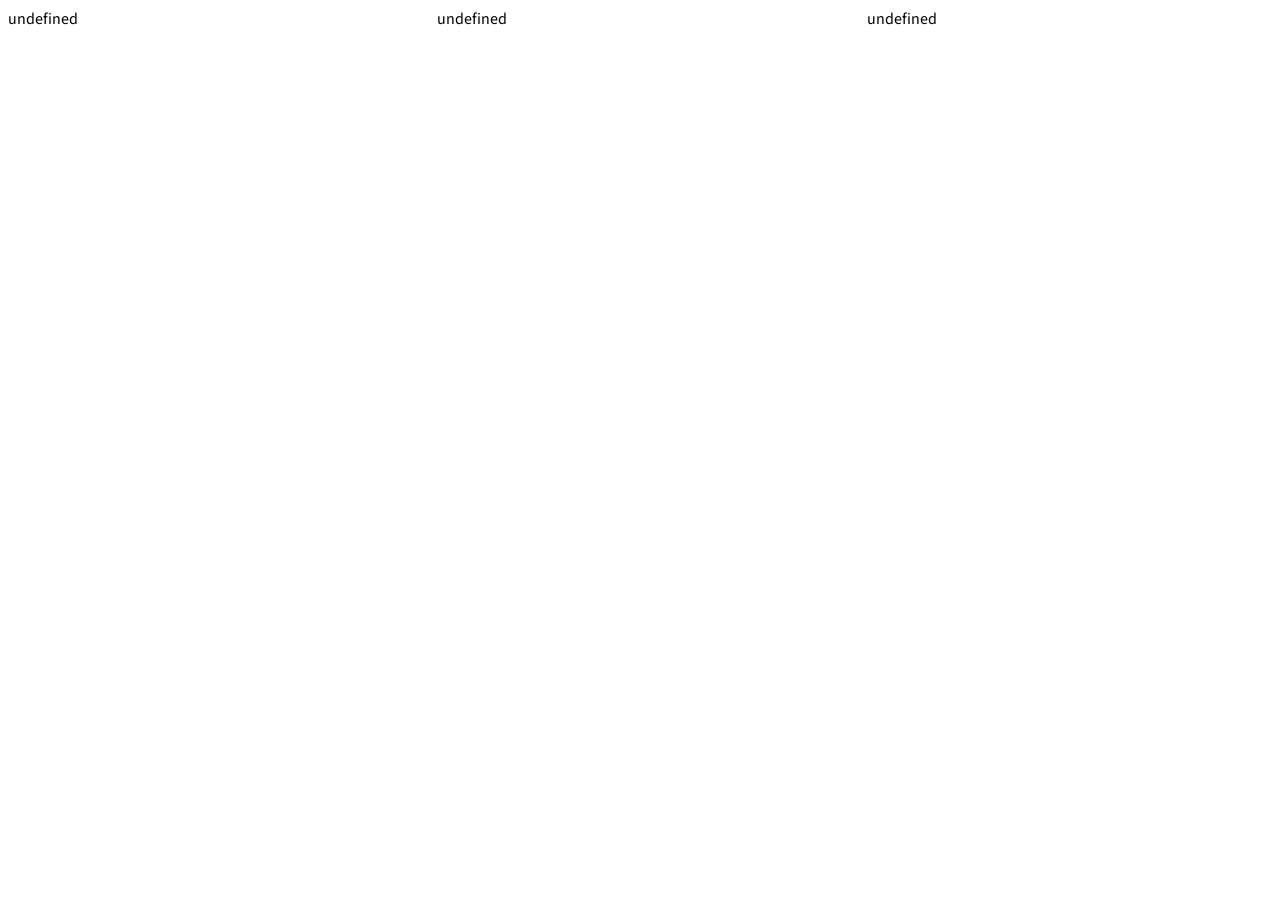
==== 04-oop-basic-intro-to-dom/1-column-chart/index.html @ 2efa4823 "Added task ColumnChart компонент" ====
<!DOCTYPE html>
<html lang="en">
  <head>
    <meta charset="UTF-8" />
    <title>ColumnChart</title>
    <link rel="stylesheet" type="text/css" href="style.css" />
  </head>

  <body>
    <div class="dashboard__charts">
      <div id="orders" class="dashboard__chart_orders"></div>
      <div id="sales" class="dashboard__chart_sales"></div>
      <div id="customers" class="dashboard__chart_customers"></div>
    </div>

    <script type="module">
      import ColumnChart from './index.js';

      const ordersData = [];
      const salesData = [ 30, 40, 20, 80, 35, 15 ];
      const customersData = [ 100, 90, 80, 35, 90, 25 ];

      const ordersChart = new ColumnChart({
        data: ordersData,
        label: 'orders',
        value: 344,
        link: '#'
      });

      const salesChart = new ColumnChart({
        data: salesData,
        label: 'sales',
        value: 243437,
        formatHeading: data => `$${data}`
      });

      const customersChart = new ColumnChart({
        data: customersData,
        label: 'customers',
        value: 321
      });

      orders.append(ordersChart.element);
      sales.append(salesChart.element);
      customers.append(customersChart.element);
    </script>
  </body>
</html>
---- 04-oop-basic-intro-to-dom/1-column-chart/style.css ----
/* Component styles */
@import url('https://fonts.googleapis.com/css?family=Source+Sans+Pro&display=swap');

body {
  font-family: 'Source Sans Pro', sans-serif;
}

:root {
  --blue: #109cf1;
  --dark-blue: #334d6e;
  --light-blue: #cfebfc;
  --middle-blue: #9fd7f9;
  --yellow: #ffb946;
  --red: #f7685b;
  --green: #2ed47a;
  --purple: #885af8;
  --black: #192a3e;
  --table-black: #323c47;
  --table-grey: #707683;
  --grey: #90a0b7;
  --grey-light: #c2cfe0;
  --grey-extra-light: #eff1f4;
  --grey-skeleton: #f5f6f8;
  --grey-middle: #e0e4eb;
  --white: #ffffff;
}

.dashboard__charts {
  display: grid;
  grid-template-columns: 1fr 1fr 1fr;
  grid-gap: 24px;
  --chart-height: 50;
}

.dashboard__chart_orders {
  --chart-column-color: var(--yellow);
}

.dashboard__chart_sales {
  --chart-column-color: var(--green);
}

.dashboard__chart_customers {
  --chart-column-color: var(--purple);
}

/* ColumnChart styles */
.column-chart__chart {
  width: 100%;
  height: calc(var(--chart-height) * 1px);
  display: flex;
  flex-direction: row;
  justify-content: space-between;
  align-items: flex-end;
}

.column-chart__chart div {
  height: calc(var(--value) * 1px);
  background-color: var(--chart-column-color);
  min-width: 1px;
  flex-grow: 1;
  margin: 0 0 0 1px;
  cursor: pointer;
}

.column-chart__chart div:first-child {
  margin: 0;
}

.column-chart__chart div.is-hovered {
  opacity: 1;
}

.column-chart__chart.has-hovered div:not(.is-hovered) {
  opacity: 0.5;
}

.column-chart__container {
  max-width: 100%;
  position: relative;
}

.column-chart {
  padding: 16px 26px 24px;
  background: var(--white);
  box-shadow: 0 6px 18px rgba(0, 0, 0, 0.06);
  border-radius: 4px;
  border-left: 2px solid var(--chart-column-color);
  position: relative;
}

.column-chart__title {
  font-size: 16px;
  line-height: 20px;
  color: var(--grey);
  display: flex;
  flex-direction: row;
  justify-content: space-between;
  margin-bottom: 8px;
}

.column-chart__link {
  color: var(--blue);
  text-decoration: none;
}

.column-chart__header {
  font-weight: 600;
  font-size: 28px;
  line-height: 35px;
  color: var(--dark-blue);
  margin-bottom: 28px;
  position: relative;
}

.column-chart_loading .column-chart__header,
.column-chart_loading .column-chart__chart {
  display: none;
}

.column-chart_loading .column-chart__container {
  height: 113px;
}

.column-chart_loading .column-chart__container:before {
  content: "";
  position: absolute;
  top: 0;
  left: 0;
  width: 100%;
  height: 113px;
  background: url("charts-skeleton.svg") center no-repeat;
  background-size: cover;
  display: block;
}
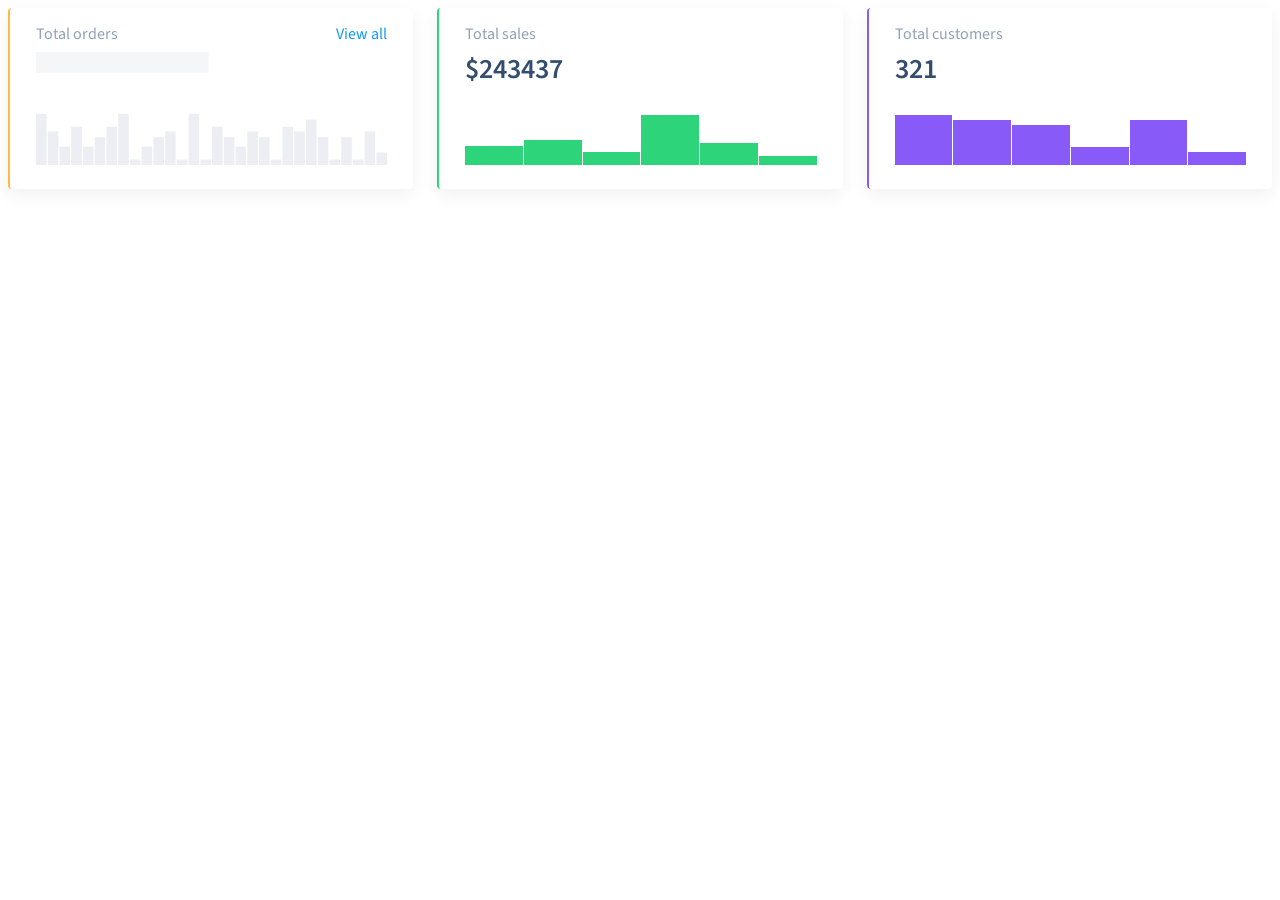
==== commit d3eff598: "task 4" ====
--- a/04-oop-basic-intro-to-dom/1-column-chart/index.html
+++ b/04-oop-basic-intro-to-dom/1-column-chart/index.html
@@ -26,7 +26,7 @@
         value: 344,
         link: '#'
       });
-
+      // ordersChart.update([1,2,3])
       const salesChart = new ColumnChart({
         data: salesData,
         label: 'sales',
--- a/04-oop-basic-intro-to-dom/1-column-chart/style.css
+++ b/04-oop-basic-intro-to-dom/1-column-chart/style.css
@@ -1,8 +1,8 @@
 /* Component styles */
-@import url('https://fonts.googleapis.com/css?family=Source+Sans+Pro&display=swap');
+@import url("https://fonts.googleapis.com/css?family=Source+Sans+Pro&display=swap");
 
 body {
-  font-family: 'Source Sans Pro', sans-serif;
+  font-family: "Source Sans Pro", sans-serif;
 }
 
 :root {
@@ -102,6 +102,10 @@
 .column-chart__link {
   color: var(--blue);
   text-decoration: none;
+  margin-left: auto;
+}
+.link-disabled {
+  display: none;
 }
 
 .column-chart__header {
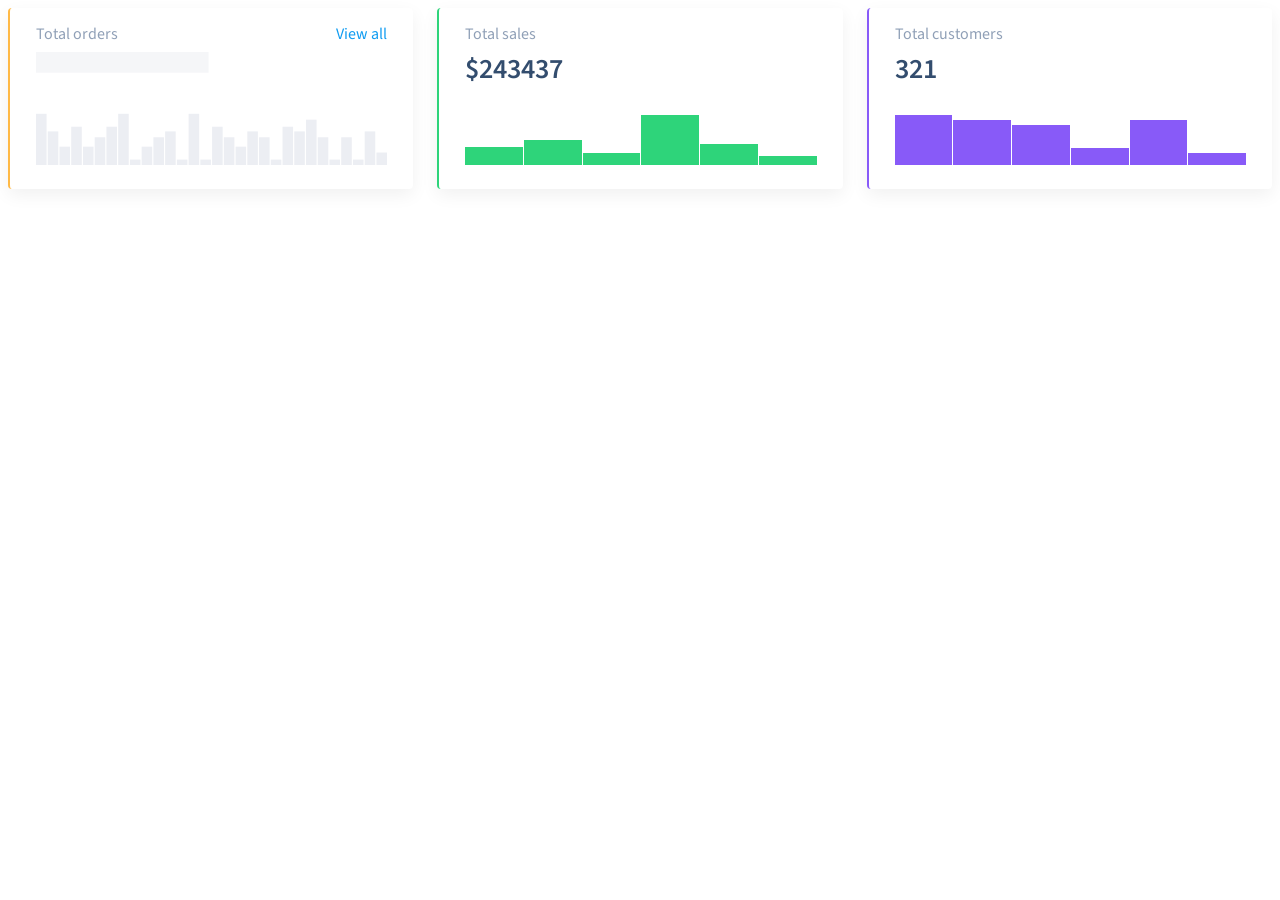
==== commit 34abd875: "Added teacher solution for task: ColumnChart компонент" ====
--- a/04-oop-basic-intro-to-dom/1-column-chart/index.html
+++ b/04-oop-basic-intro-to-dom/1-column-chart/index.html
@@ -26,7 +26,7 @@
         value: 344,
         link: '#'
       });
-      // ordersChart.update([1,2,3])
+
       const salesChart = new ColumnChart({
         data: salesData,
         label: 'sales',
--- a/04-oop-basic-intro-to-dom/1-column-chart/style.css
+++ b/04-oop-basic-intro-to-dom/1-column-chart/style.css
@@ -1,8 +1,8 @@
 /* Component styles */
-@import url("https://fonts.googleapis.com/css?family=Source+Sans+Pro&display=swap");
+@import url('https://fonts.googleapis.com/css?family=Source+Sans+Pro&display=swap');
 
 body {
-  font-family: "Source Sans Pro", sans-serif;
+  font-family: 'Source Sans Pro', sans-serif;
 }
 
 :root {
@@ -102,10 +102,6 @@
 .column-chart__link {
   color: var(--blue);
   text-decoration: none;
-  margin-left: auto;
-}
-.link-disabled {
-  display: none;
 }
 
 .column-chart__header {
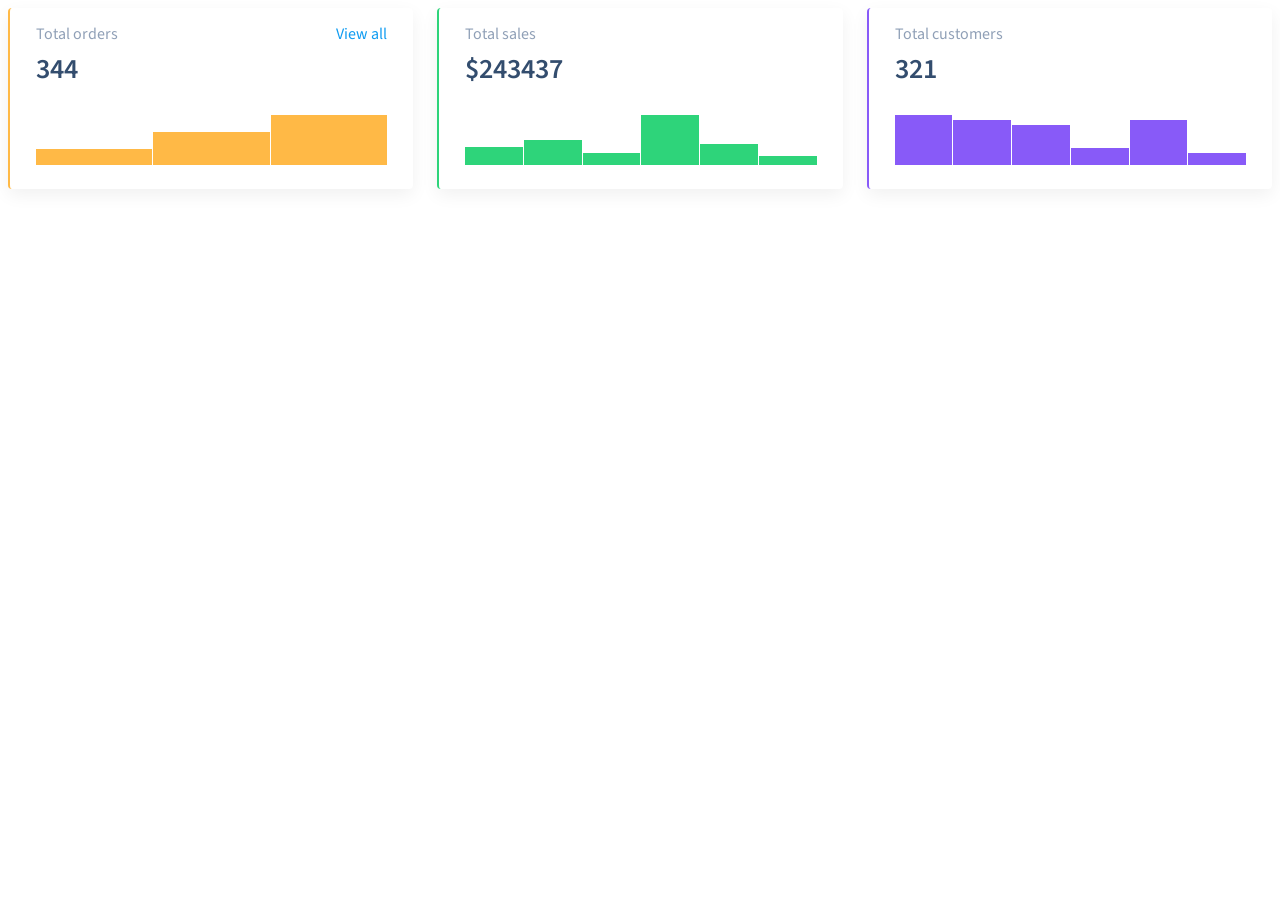
==== commit 4d440ec4: "task 4" ====
--- a/04-oop-basic-intro-to-dom/1-column-chart/index.html
+++ b/04-oop-basic-intro-to-dom/1-column-chart/index.html
@@ -26,12 +26,21 @@
         value: 344,
         link: '#'
       });
-
+      ordersChart.update([1,2,3])
       const salesChart = new ColumnChart({
         data: salesData,
         label: 'sales',
         value: 243437,
         formatHeading: data => `$${data}`
+        // formatHeading: data => {
+        //   console.log(data)
+        //  return data.toLocaleString('en-US', {
+        //     style: 'currency',
+        //     currency: 'USD',
+        //     maximumFractionDigits: 0 
+        //   });
+    
+        // }
       });
 
       const customersChart = new ColumnChart({
--- a/04-oop-basic-intro-to-dom/1-column-chart/style.css
+++ b/04-oop-basic-intro-to-dom/1-column-chart/style.css
@@ -1,8 +1,8 @@
 /* Component styles */
-@import url('https://fonts.googleapis.com/css?family=Source+Sans+Pro&display=swap');
+@import url("https://fonts.googleapis.com/css?family=Source+Sans+Pro&display=swap");
 
 body {
-  font-family: 'Source Sans Pro', sans-serif;
+  font-family: "Source Sans Pro", sans-serif;
 }
 
 :root {
@@ -102,6 +102,10 @@
 .column-chart__link {
   color: var(--blue);
   text-decoration: none;
+  margin-left: auto;
+}
+.link-disabled {
+  display: none;
 }
 
 .column-chart__header {
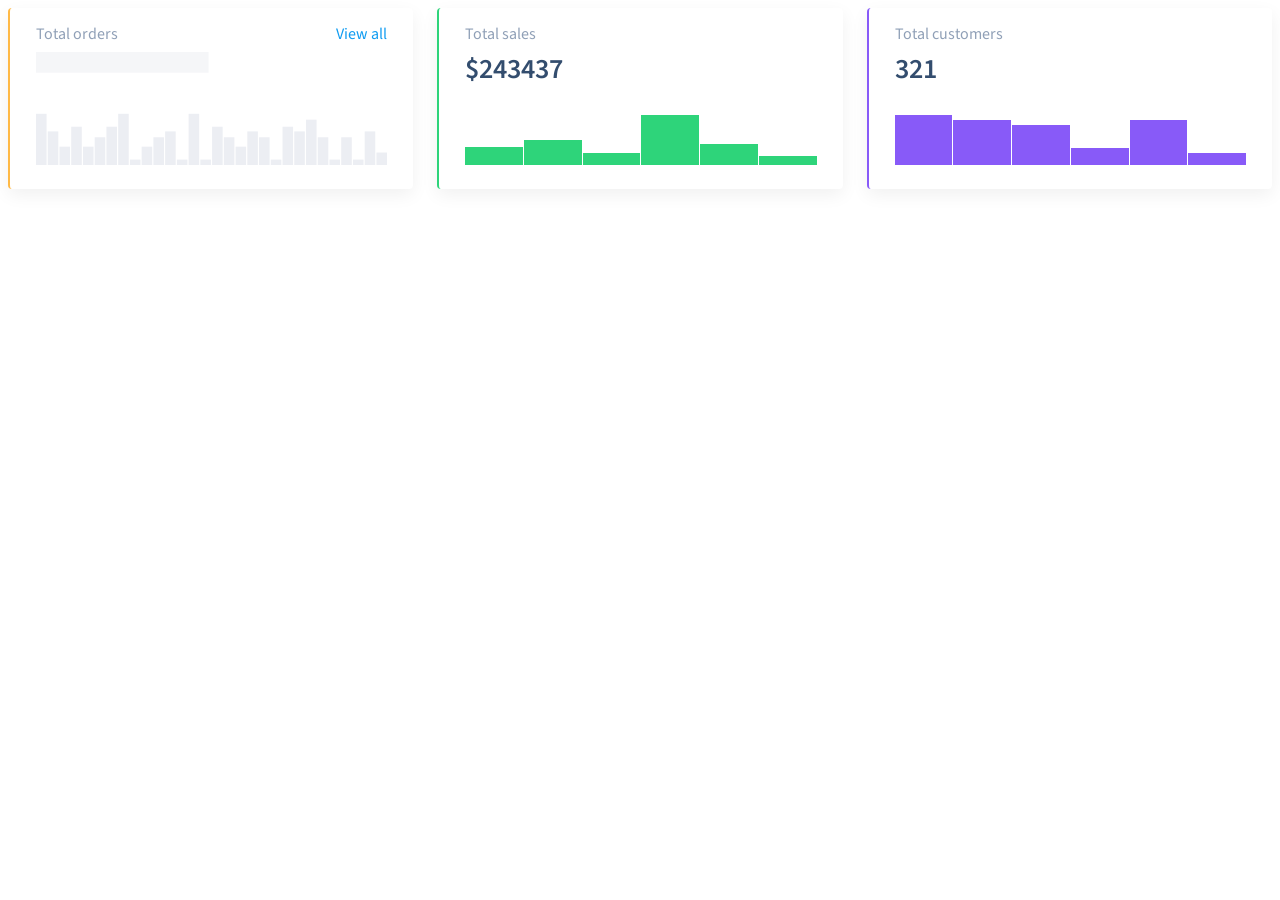
==== commit 434d4a3f: "task 4" ====
--- a/04-oop-basic-intro-to-dom/1-column-chart/index.html
+++ b/04-oop-basic-intro-to-dom/1-column-chart/index.html
@@ -26,21 +26,12 @@
         value: 344,
         link: '#'
       });
-      ordersChart.update([1,2,3])
+    
       const salesChart = new ColumnChart({
         data: salesData,
         label: 'sales',
         value: 243437,
         formatHeading: data => `$${data}`
-        // formatHeading: data => {
-        //   console.log(data)
-        //  return data.toLocaleString('en-US', {
-        //     style: 'currency',
-        //     currency: 'USD',
-        //     maximumFractionDigits: 0 
-        //   });
-    
-        // }
       });
 
       const customersChart = new ColumnChart({
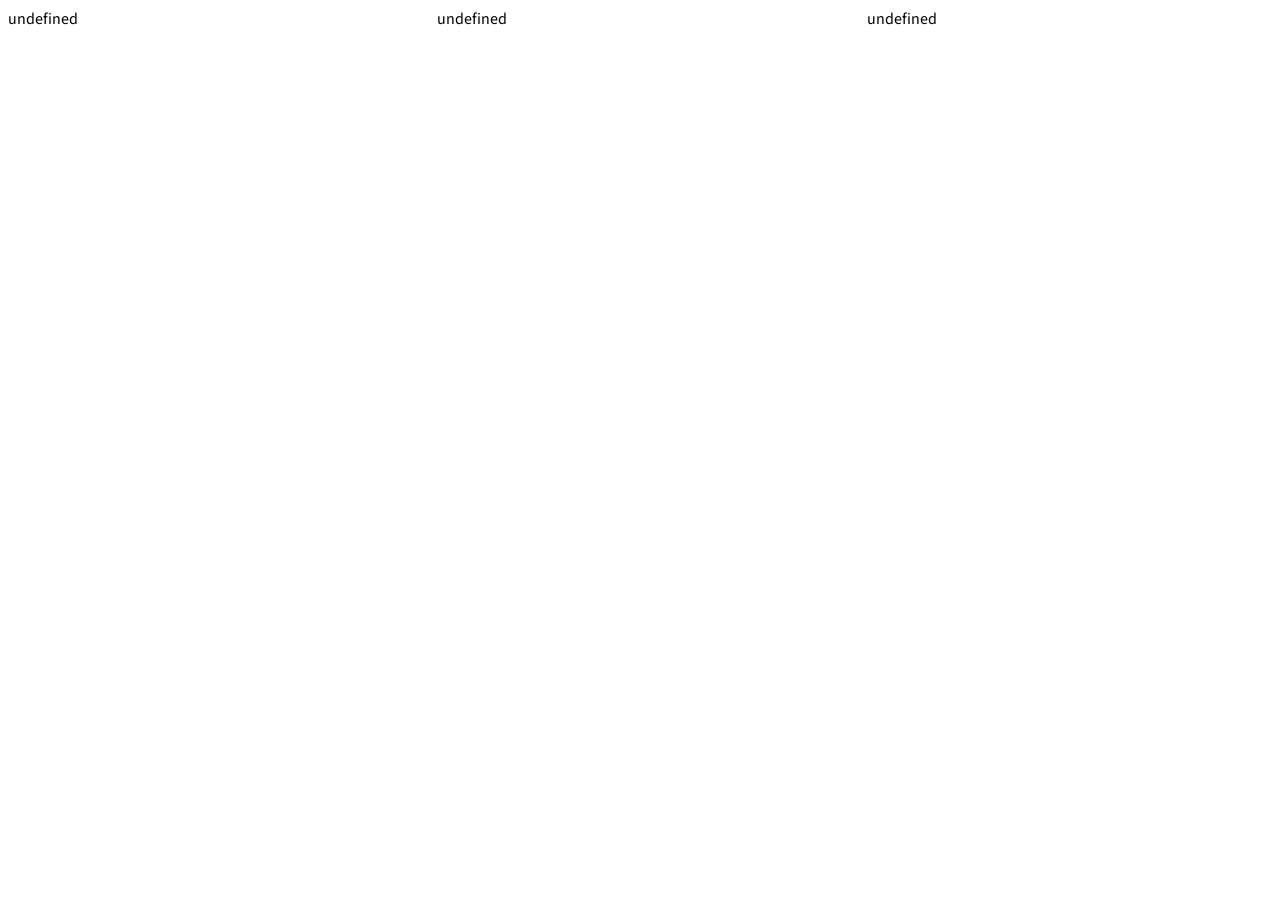
==== commit c4ec2d07: "Revert "task 4"" ====
--- a/04-oop-basic-intro-to-dom/1-column-chart/index.html
+++ b/04-oop-basic-intro-to-dom/1-column-chart/index.html
@@ -26,7 +26,7 @@
         value: 344,
         link: '#'
       });
-    
+
       const salesChart = new ColumnChart({
         data: salesData,
         label: 'sales',
--- a/04-oop-basic-intro-to-dom/1-column-chart/style.css
+++ b/04-oop-basic-intro-to-dom/1-column-chart/style.css
@@ -1,8 +1,8 @@
 /* Component styles */
-@import url("https://fonts.googleapis.com/css?family=Source+Sans+Pro&display=swap");
+@import url('https://fonts.googleapis.com/css?family=Source+Sans+Pro&display=swap');
 
 body {
-  font-family: "Source Sans Pro", sans-serif;
+  font-family: 'Source Sans Pro', sans-serif;
 }
 
 :root {
@@ -102,10 +102,6 @@
 .column-chart__link {
   color: var(--blue);
   text-decoration: none;
-  margin-left: auto;
-}
-.link-disabled {
-  display: none;
 }
 
 .column-chart__header {
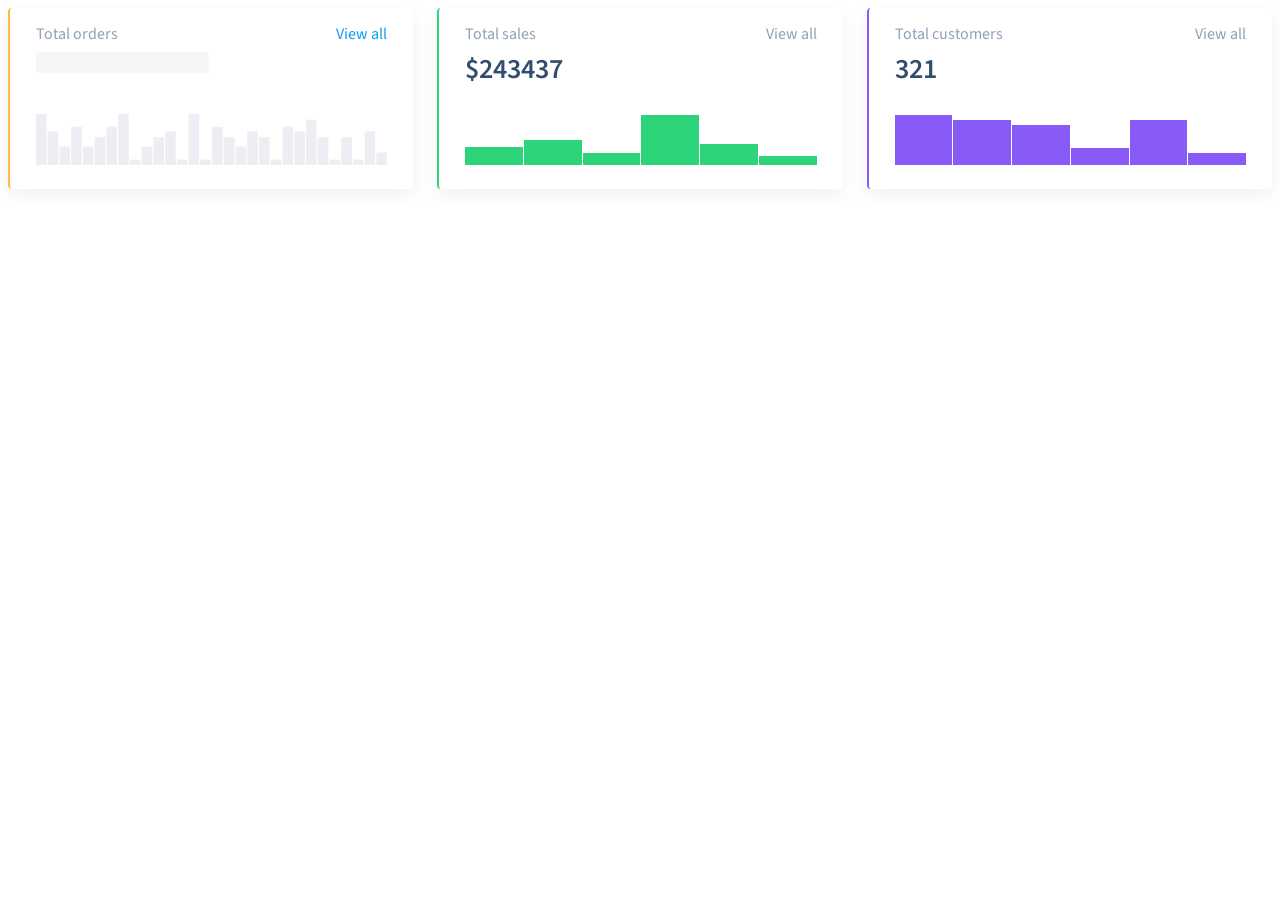
==== commit 5fac654d: "Merge 53c1eba5a18c3ad8af1ec8e1269ccf9a8b81c4e0 into 37366e115bf1e415de6362ddda1343314c79b7e7" ====
--- a/04-oop-basic-intro-to-dom/1-column-chart/index.html
+++ b/04-oop-basic-intro-to-dom/1-column-chart/index.html
@@ -26,7 +26,7 @@
         value: 344,
         link: '#'
       });
-
+    
       const salesChart = new ColumnChart({
         data: salesData,
         label: 'sales',
